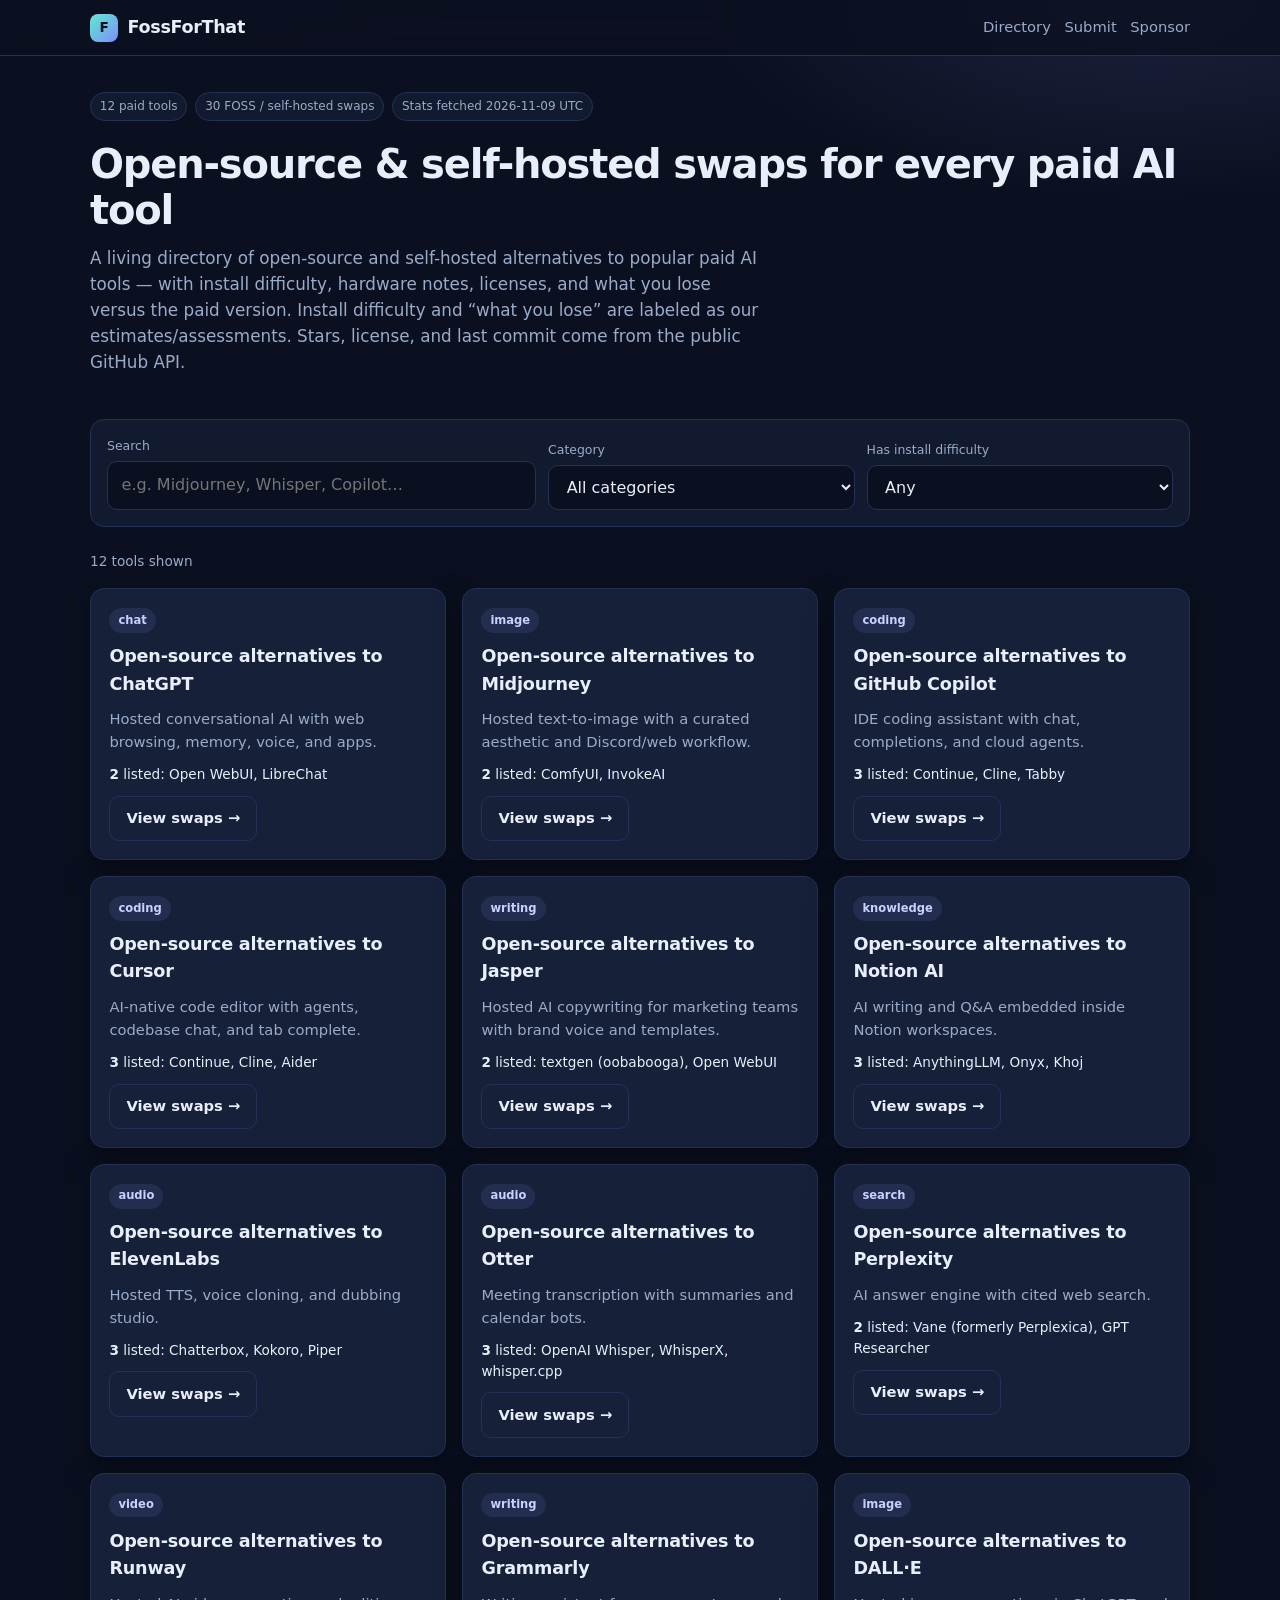
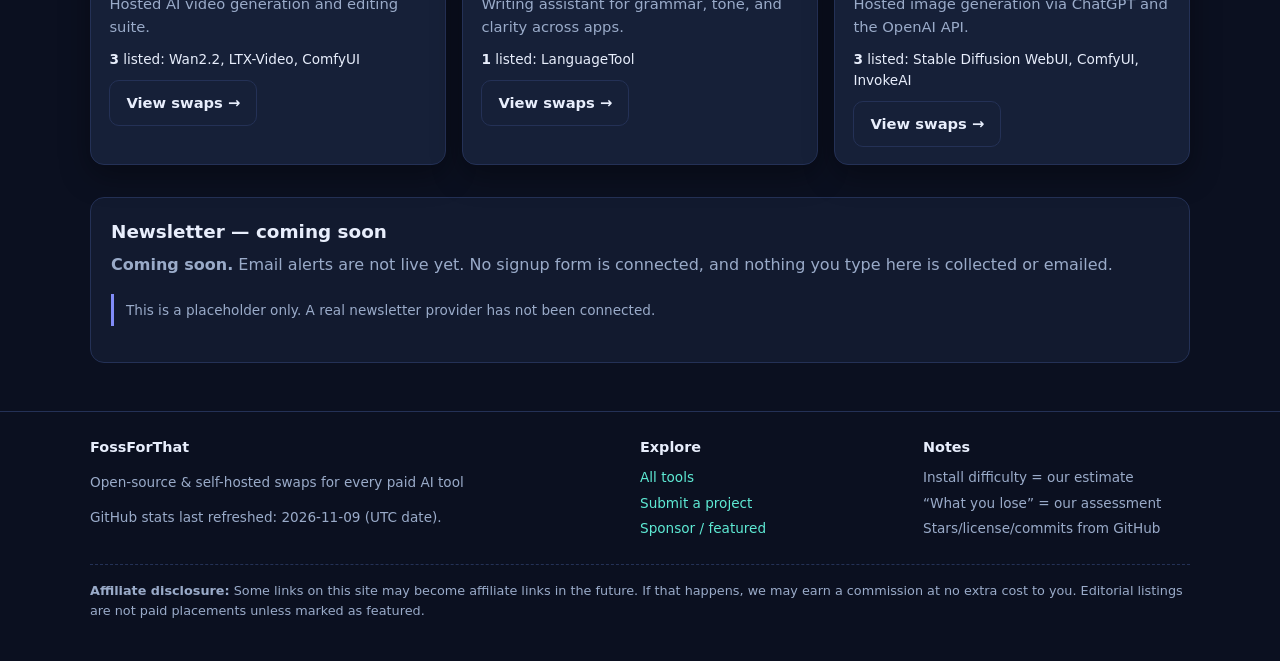
==== index.html @ 251013d6 "Initial FossForThat site for GitHub Pages Static directory of open-source / self-hosted alternatives" ====
<!DOCTYPE html>
<html lang="en">
<head>
<meta charset="utf-8">
<meta name="viewport" content="width=device-width, initial-scale=1">

<title>FossForThat — Open-source &amp; self-hosted swaps for every paid AI tool</title>
<meta name="description" content="A living directory of open-source and self-hosted alternatives to popular paid AI tools — with install difficulty, hardware notes, licenses, and what you lose versus the paid version.">
<link rel="canonical" href="https://quser01.github.io/fossforthat/">
<meta property="og:title" content="FossForThat — Open-source &amp; self-hosted swaps for every paid AI tool">
<meta property="og:description" content="A living directory of open-source and self-hosted alternatives to popular paid AI tools — with install difficulty, hardware notes, licenses, and what you lose versus the paid version.">
<meta property="og:type" content="website">
<meta property="og:url" content="https://quser01.github.io/fossforthat/">
<meta property="og:site_name" content="FossForThat">
<meta name="twitter:card" content="summary">
<meta name="twitter:title" content="FossForThat — Open-source &amp; self-hosted swaps for every paid AI tool">
<meta name="twitter:description" content="A living directory of open-source and self-hosted alternatives to popular paid AI tools — with install difficulty, hardware notes, licenses, and what you lose versus the paid version.">
<link rel="stylesheet" href="css/styles.css">

</head>
<body>
<a class="skip" href="#main">Skip to content</a>
<header class="site-header">
  <div class="container header-inner">
    <a class="logo" href="index.html"><span class="logo-mark">F</span> FossForThat</a>
    <nav class="nav" aria-label="Primary">
      <a href="index.html" aria-current="page">Directory</a>
      <a href="submit.html">Submit</a>
      <a href="sponsor.html">Sponsor</a>
    </nav>
  </div>
</header>

<main id="main" class="container">
  <section class="hero">
    <div class="badge-row">
      <span class="badge">12 paid tools</span>
      <span class="badge">30 FOSS / self-hosted swaps</span>
      <span class="badge">Stats fetched 2026-11-09 UTC</span>
    </div>
    <h1>Open-source &amp; self-hosted swaps for every paid AI tool</h1>
    <p class="lead">A living directory of open-source and self-hosted alternatives to popular paid AI tools — with install difficulty, hardware notes, licenses, and what you lose versus the paid version. Install difficulty and “what you lose” are labeled as our estimates/assessments. Stars, license, and last commit come from the public GitHub API.</p>
  </section>

  <section class="controls" aria-label="Filter directory">
    <div>
      <label for="search">Search</label>
      <input id="search" type="search" placeholder="e.g. Midjourney, Whisper, Copilot…" autocomplete="off">
    </div>
    <div>
      <label for="category">Category</label>
      <select id="category">
        <option value="">All categories</option>
        <option value="audio">audio</option><option value="chat">chat</option><option value="coding">coding</option><option value="image">image</option><option value="knowledge">knowledge</option><option value="search">search</option><option value="video">video</option><option value="writing">writing</option>
      </select>
    </div>
    <div>
      <label for="difficulty">Has install difficulty</label>
      <select id="difficulty">
        <option value="">Any</option>
        <option value="easy">easy</option>
        <option value="medium">medium</option>
        <option value="hard">hard</option>
      </select>
    </div>
  </section>
  <p class="meta-line"><span id="result-count">12 tools</span> shown</p>

  <section class="grid" id="tool-grid" aria-label="Paid tools">
    
<article class="card" data-tool-card
  data-category="chat"
  data-difficulties="easy,medium"
  data-search="ChatGPT OpenAI Hosted conversational AI with web browsing, memory, voice, and apps. Open WebUI, LibreChat chat open-webui/open-webui LibreChat-AI/LibreChat">
  <div><span class="pill cat">chat</span></div>
  <h2><a href="tools/chatgpt.html">Open-source alternatives to ChatGPT</a></h2>
  <p>Hosted conversational AI with web browsing, memory, voice, and apps.</p>
  <p class="alts"><strong>2</strong> listed: Open WebUI, LibreChat</p>
  <p><a class="btn secondary" href="tools/chatgpt.html">View swaps →</a></p>
</article>
<article class="card" data-tool-card
  data-category="image"
  data-difficulties="hard,medium"
  data-search="Midjourney Midjourney Hosted text-to-image with a curated aesthetic and Discord/web workflow. ComfyUI, InvokeAI image Comfy-Org/ComfyUI invoke-ai/InvokeAI">
  <div><span class="pill cat">image</span></div>
  <h2><a href="tools/midjourney.html">Open-source alternatives to Midjourney</a></h2>
  <p>Hosted text-to-image with a curated aesthetic and Discord/web workflow.</p>
  <p class="alts"><strong>2</strong> listed: ComfyUI, InvokeAI</p>
  <p><a class="btn secondary" href="tools/midjourney.html">View swaps →</a></p>
</article>
<article class="card" data-tool-card
  data-category="coding"
  data-difficulties="easy,medium"
  data-search="GitHub Copilot GitHub / Microsoft IDE coding assistant with chat, completions, and cloud agents. Continue, Cline, Tabby coding continuedev/continue cline/cline TabbyML/tabby">
  <div><span class="pill cat">coding</span></div>
  <h2><a href="tools/github-copilot.html">Open-source alternatives to GitHub Copilot</a></h2>
  <p>IDE coding assistant with chat, completions, and cloud agents.</p>
  <p class="alts"><strong>3</strong> listed: Continue, Cline, Tabby</p>
  <p><a class="btn secondary" href="tools/github-copilot.html">View swaps →</a></p>
</article>
<article class="card" data-tool-card
  data-category="coding"
  data-difficulties="easy,medium"
  data-search="Cursor Anysphere AI-native code editor with agents, codebase chat, and tab complete. Continue, Cline, Aider coding continuedev/continue cline/cline Aider-AI/aider">
  <div><span class="pill cat">coding</span></div>
  <h2><a href="tools/cursor.html">Open-source alternatives to Cursor</a></h2>
  <p>AI-native code editor with agents, codebase chat, and tab complete.</p>
  <p class="alts"><strong>3</strong> listed: Continue, Cline, Aider</p>
  <p><a class="btn secondary" href="tools/cursor.html">View swaps →</a></p>
</article>
<article class="card" data-tool-card
  data-category="writing"
  data-difficulties="easy,medium"
  data-search="Jasper Jasper Hosted AI copywriting for marketing teams with brand voice and templates. textgen (oobabooga), Open WebUI writing oobabooga/textgen open-webui/open-webui">
  <div><span class="pill cat">writing</span></div>
  <h2><a href="tools/jasper.html">Open-source alternatives to Jasper</a></h2>
  <p>Hosted AI copywriting for marketing teams with brand voice and templates.</p>
  <p class="alts"><strong>2</strong> listed: textgen (oobabooga), Open WebUI</p>
  <p><a class="btn secondary" href="tools/jasper.html">View swaps →</a></p>
</article>
<article class="card" data-tool-card
  data-category="knowledge"
  data-difficulties="easy,hard,medium"
  data-search="Notion AI Notion AI writing and Q&amp;A embedded inside Notion workspaces. AnythingLLM, Onyx, Khoj knowledge Mintplex-Labs/anything-llm onyx-dot-app/onyx khoj-ai/khoj">
  <div><span class="pill cat">knowledge</span></div>
  <h2><a href="tools/notion-ai.html">Open-source alternatives to Notion AI</a></h2>
  <p>AI writing and Q&amp;A embedded inside Notion workspaces.</p>
  <p class="alts"><strong>3</strong> listed: AnythingLLM, Onyx, Khoj</p>
  <p><a class="btn secondary" href="tools/notion-ai.html">View swaps →</a></p>
</article>
<article class="card" data-tool-card
  data-category="audio"
  data-difficulties="easy,medium"
  data-search="ElevenLabs ElevenLabs Hosted TTS, voice cloning, and dubbing studio. Chatterbox, Kokoro, Piper audio resemble-ai/chatterbox hexgrad/kokoro rhasspy/piper">
  <div><span class="pill cat">audio</span></div>
  <h2><a href="tools/elevenlabs.html">Open-source alternatives to ElevenLabs</a></h2>
  <p>Hosted TTS, voice cloning, and dubbing studio.</p>
  <p class="alts"><strong>3</strong> listed: Chatterbox, Kokoro, Piper</p>
  <p><a class="btn secondary" href="tools/elevenlabs.html">View swaps →</a></p>
</article>
<article class="card" data-tool-card
  data-category="audio"
  data-difficulties="medium"
  data-search="Otter Otter.ai Meeting transcription with summaries and calendar bots. OpenAI Whisper, WhisperX, whisper.cpp audio openai/whisper m-bain/whisperX ggml-org/whisper.cpp">
  <div><span class="pill cat">audio</span></div>
  <h2><a href="tools/otter.html">Open-source alternatives to Otter</a></h2>
  <p>Meeting transcription with summaries and calendar bots.</p>
  <p class="alts"><strong>3</strong> listed: OpenAI Whisper, WhisperX, whisper.cpp</p>
  <p><a class="btn secondary" href="tools/otter.html">View swaps →</a></p>
</article>
<article class="card" data-tool-card
  data-category="search"
  data-difficulties="medium"
  data-search="Perplexity Perplexity AI answer engine with cited web search. Vane (formerly Perplexica), GPT Researcher search ItzCrazyKns/Vane assafelovic/gpt-researcher">
  <div><span class="pill cat">search</span></div>
  <h2><a href="tools/perplexity.html">Open-source alternatives to Perplexity</a></h2>
  <p>AI answer engine with cited web search.</p>
  <p class="alts"><strong>2</strong> listed: Vane (formerly Perplexica), GPT Researcher</p>
  <p><a class="btn secondary" href="tools/perplexity.html">View swaps →</a></p>
</article>
<article class="card" data-tool-card
  data-category="video"
  data-difficulties="hard"
  data-search="Runway Runway Hosted AI video generation and editing suite. Wan2.2, LTX-Video, ComfyUI video Wan-Video/Wan2.2 Lightricks/LTX-Video Comfy-Org/ComfyUI">
  <div><span class="pill cat">video</span></div>
  <h2><a href="tools/runway.html">Open-source alternatives to Runway</a></h2>
  <p>Hosted AI video generation and editing suite.</p>
  <p class="alts"><strong>3</strong> listed: Wan2.2, LTX-Video, ComfyUI</p>
  <p><a class="btn secondary" href="tools/runway.html">View swaps →</a></p>
</article>
<article class="card" data-tool-card
  data-category="writing"
  data-difficulties="medium"
  data-search="Grammarly Grammarly Writing assistant for grammar, tone, and clarity across apps. LanguageTool writing languagetool-org/languagetool">
  <div><span class="pill cat">writing</span></div>
  <h2><a href="tools/grammarly.html">Open-source alternatives to Grammarly</a></h2>
  <p>Writing assistant for grammar, tone, and clarity across apps.</p>
  <p class="alts"><strong>1</strong> listed: LanguageTool</p>
  <p><a class="btn secondary" href="tools/grammarly.html">View swaps →</a></p>
</article>
<article class="card" data-tool-card
  data-category="image"
  data-difficulties="hard,medium"
  data-search="DALL·E OpenAI Hosted image generation via ChatGPT and the OpenAI API. Stable Diffusion WebUI, ComfyUI, InvokeAI image AUTOMATIC1111/stable-diffusion-webui Comfy-Org/ComfyUI invoke-ai/InvokeAI">
  <div><span class="pill cat">image</span></div>
  <h2><a href="tools/dall-e.html">Open-source alternatives to DALL·E</a></h2>
  <p>Hosted image generation via ChatGPT and the OpenAI API.</p>
  <p class="alts"><strong>3</strong> listed: Stable Diffusion WebUI, ComfyUI, InvokeAI</p>
  <p><a class="btn secondary" href="tools/dall-e.html">View swaps →</a></p>
</article>
  </section>
  <p id="empty-state" class="empty" hidden>No tools match those filters.</p>

  
<section class="panel" id="newsletter" aria-labelledby="newsletter-heading">
  <h2 id="newsletter-heading">Newsletter — coming soon</h2>
  <p><strong>Coming soon.</strong> Email alerts are not live yet. No signup form is connected, and nothing you type here is collected or emailed.</p>
  <p class="note" role="status">This is a placeholder only. A real newsletter provider has not been connected.</p>
</section>

</main>

<footer class="site-footer">
  <div class="container footer-grid">
    <div>
      <h3>FossForThat</h3>
      <p>Open-source &amp; self-hosted swaps for every paid AI tool</p>
      <p>GitHub stats last refreshed: <time datetime="2026-11-09T20:12:19Z">2026-11-09</time> (UTC date).</p>
    </div>
    <div>
      <h3>Explore</h3>
      <ul>
        <li><a href="index.html">All tools</a></li>
        <li><a href="submit.html">Submit a project</a></li>
        <li><a href="sponsor.html">Sponsor / featured</a></li>
      </ul>
    </div>
    <div>
      <h3>Notes</h3>
      <ul>
        <li>Install difficulty = our estimate</li>
        <li>“What you lose” = our assessment</li>
        <li>Stars/license/commits from GitHub</li>
      </ul>
    </div>
  </div>
  <div class="container disclosure">
    <strong>Affiliate disclosure:</strong> Some links on this site may become affiliate links in the future.
    If that happens, we may earn a commission at no extra cost to you. Editorial listings are not paid placements unless marked as featured.
  </div>
</footer>

<script src="js/app.js"></script>
</body>
</html>
---- css/styles.css ----
/* FossForThat — mobile-first */
:root {
  --bg: #0b1020;
  --bg-elev: #121a2f;
  --bg-card: #162038;
  --border: #243156;
  --text: #e8eefc;
  --muted: #9aabc9;
  --accent: #5eead4;
  --accent-2: #818cf8;
  --warn: #fbbf24;
  --danger: #f87171;
  --easy: #34d399;
  --medium: #fbbf24;
  --hard: #f87171;
  --radius: 14px;
  --shadow: 0 10px 30px rgba(0,0,0,.35);
  --max: 1100px;
  --font: "Inter", "Segoe UI", system-ui, -apple-system, sans-serif;
  --mono: "JetBrains Mono", ui-monospace, SFMono-Regular, Menlo, monospace;
}

*, *::before, *::after { box-sizing: border-box; }
html { scroll-behavior: smooth; }
body {
  margin: 0;
  font-family: var(--font);
  background:
    radial-gradient(1200px 500px at 10% -10%, rgba(94,234,212,.12), transparent 55%),
    radial-gradient(900px 400px at 90% 0%, rgba(129,140,248,.14), transparent 50%),
    var(--bg);
  color: var(--text);
  line-height: 1.55;
  min-height: 100vh;
}

a { color: var(--accent); text-decoration: none; }
a:hover { text-decoration: underline; }
img { max-width: 100%; }

.container { width: min(100% - 2rem, var(--max)); margin-inline: auto; }

.skip {
  position: absolute; left: -9999px;
}
.skip:focus { left: 1rem; top: 1rem; z-index: 100; background: var(--bg-elev); padding: .5rem .75rem; }

/* Header */
.site-header {
  position: sticky; top: 0; z-index: 50;
  backdrop-filter: blur(12px);
  background: rgba(11,16,32,.82);
  border-bottom: 1px solid var(--border);
}
.header-inner {
  display: flex; align-items: center; justify-content: space-between;
  gap: 1rem; padding: .85rem 0; flex-wrap: wrap;
}
.logo {
  display: flex; align-items: center; gap: .6rem;
  color: var(--text); font-weight: 700; letter-spacing: -.02em;
  text-decoration: none; font-size: 1.1rem;
}
.logo:hover { text-decoration: none; color: var(--accent); }
.logo-mark {
  width: 1.75rem; height: 1.75rem; border-radius: 8px;
  background: linear-gradient(135deg, var(--accent), var(--accent-2));
  display: grid; place-items: center; color: #041018; font-size: .85rem; font-weight: 800;
}
.nav { display: flex; gap: .85rem; flex-wrap: wrap; align-items: center; }
.nav a { color: var(--muted); font-size: .92rem; }
.nav a:hover { color: var(--text); }

/* Hero */
.hero { padding: 2.25rem 0 1.5rem; }
.hero h1 {
  font-size: clamp(1.7rem, 4vw, 2.5rem);
  line-height: 1.15; letter-spacing: -.03em; margin: 0 0 .75rem;
}
.hero p.lead { color: var(--muted); margin: 0 0 1.25rem; max-width: 42rem; font-size: 1.05rem; }
.badge-row { display: flex; flex-wrap: wrap; gap: .5rem; margin-bottom: 1.25rem; }
.badge {
  font-size: .75rem; color: var(--muted);
  border: 1px solid var(--border); background: var(--bg-elev);
  padding: .25rem .55rem; border-radius: 999px;
}

/* Controls */
.controls {
  display: grid; gap: .75rem;
  grid-template-columns: 1fr;
  margin: 0 0 1.5rem;
  padding: 1rem;
  background: var(--bg-elev);
  border: 1px solid var(--border);
  border-radius: var(--radius);
}
@media (min-width: 720px) {
  .controls { grid-template-columns: 1.4fr 1fr 1fr; align-items: end; }
}
label { display: block; font-size: .78rem; color: var(--muted); margin-bottom: .35rem; }
input[type="search"], select, input[type="text"], input[type="email"], textarea {
  width: 100%;
  background: var(--bg);
  border: 1px solid var(--border);
  color: var(--text);
  border-radius: 10px;
  padding: .7rem .85rem;
  font: inherit;
}
input:focus, select:focus, textarea:focus {
  outline: 2px solid rgba(94,234,212,.45); border-color: var(--accent);
}
.meta-line { color: var(--muted); font-size: .85rem; margin: 0 0 1rem; }

/* Cards */
.grid {
  display: grid; gap: 1rem;
  grid-template-columns: 1fr;
}
@media (min-width: 640px) { .grid { grid-template-columns: repeat(2, 1fr); } }
@media (min-width: 960px) { .grid { grid-template-columns: repeat(3, 1fr); } }

.card {
  background: var(--bg-card);
  border: 1px solid var(--border);
  border-radius: var(--radius);
  padding: 1.1rem 1.15rem;
  box-shadow: var(--shadow);
  display: flex; flex-direction: column; gap: .65rem;
  transition: border-color .15s, transform .15s;
}
.card:hover { border-color: #3a4f80; transform: translateY(-2px); }
.card h2, .card h3 { margin: 0; font-size: 1.1rem; letter-spacing: -.01em; }
.card h2 a, .card h3 a { color: var(--text); text-decoration: none; }
.card h2 a:hover, .card h3 a:hover { color: var(--accent); }
.card p { margin: 0; color: var(--muted); font-size: .92rem; }
.card .alts { font-size: .85rem; color: var(--text); }
.pill {
  display: inline-block; font-size: .72rem; font-weight: 600;
  padding: .15rem .5rem; border-radius: 999px; text-transform: lowercase;
  border: 1px solid var(--border); color: var(--muted);
}
.pill.cat { background: rgba(129,140,248,.12); color: #c7d2fe; border-color: transparent; }
.pill.diff-easy { background: rgba(52,211,153,.12); color: var(--easy); border-color: transparent; }
.pill.diff-medium { background: rgba(251,191,36,.12); color: var(--medium); border-color: transparent; }
.pill.diff-hard { background: rgba(248,113,113,.12); color: var(--danger); border-color: transparent; }

.btn {
  display: inline-flex; align-items: center; justify-content: center; gap: .4rem;
  background: linear-gradient(135deg, var(--accent), #2dd4bf);
  color: #042f2e; font-weight: 700; border: 0; border-radius: 10px;
  padding: .65rem 1rem; cursor: pointer; text-decoration: none; font-size: .92rem;
}
.btn:hover { filter: brightness(1.05); text-decoration: none; color: #042f2e; }
.btn.secondary {
  background: transparent; color: var(--text);
  border: 1px solid var(--border);
}
.btn.secondary:hover { border-color: var(--accent); color: var(--accent); }

/* Tool page */
.page-hero { padding: 2rem 0 1rem; }
.page-hero h1 { margin: 0 0 .5rem; font-size: clamp(1.5rem, 3.5vw, 2.2rem); letter-spacing: -.02em; }
.breadcrumb { font-size: .85rem; color: var(--muted); margin-bottom: .75rem; }
.breadcrumb a { color: var(--muted); }
.breadcrumb a:hover { color: var(--accent); }

.alt-list { display: grid; gap: 1rem; margin: 1.25rem 0 2rem; }
.alt-card {
  background: var(--bg-card); border: 1px solid var(--border);
  border-radius: var(--radius); padding: 1.2rem; box-shadow: var(--shadow);
}
.alt-head {
  display: flex; flex-wrap: wrap; align-items: baseline; justify-content: space-between;
  gap: .5rem 1rem; margin-bottom: .75rem;
}
.alt-head h2 { margin: 0; font-size: 1.2rem; }
.stats {
  display: grid; gap: .65rem;
  grid-template-columns: 1fr;
  margin: .85rem 0;
}
@media (min-width: 640px) {
  .stats { grid-template-columns: repeat(2, 1fr); }
}
@media (min-width: 900px) {
  .stats { grid-template-columns: repeat(4, 1fr); }
}
.stat {
  background: var(--bg-elev); border: 1px solid var(--border);
  border-radius: 10px; padding: .65rem .75rem;
}
.stat .k { font-size: .72rem; color: var(--muted); text-transform: uppercase; letter-spacing: .04em; }
.stat .v { font-size: .95rem; font-weight: 600; margin-top: .15rem; word-break: break-word; }
.stat .v.mono { font-family: var(--mono); font-size: .85rem; font-weight: 500; }
.note {
  font-size: .85rem; color: var(--muted);
  border-left: 3px solid var(--accent-2);
  padding: .35rem 0 .35rem .75rem; margin: .5rem 0 0;
}
.lose {
  background: rgba(251,191,36,.08);
  border: 1px solid rgba(251,191,36,.25);
  border-radius: 10px; padding: .85rem 1rem; margin-top: .75rem;
}
.lose strong { color: var(--warn); display: block; margin-bottom: .25rem; font-size: .85rem; }

/* Newsletter / forms */
.panel {
  background: var(--bg-elev); border: 1px solid var(--border);
  border-radius: var(--radius); padding: 1.25rem; margin: 2rem 0;
}
.panel h2 { margin: 0 0 .4rem; font-size: 1.15rem; }
.panel p { color: var(--muted); margin: 0 0 1rem; }
.todo {
  display: inline-block; font-size: .7rem; font-weight: 700;
  background: rgba(248,113,113,.15); color: #fecaca;
  border: 1px solid rgba(248,113,113,.35);
  padding: .1rem .45rem; border-radius: 6px; margin-left: .4rem;
  vertical-align: middle;
}
.form-row { display: grid; gap: .75rem; }
@media (min-width: 640px) {
  .form-row.two { grid-template-columns: 1fr auto; align-items: end; }
}
.form-actions { display: flex; gap: .75rem; flex-wrap: wrap; margin-top: .75rem; }

/* Footer */
.site-footer {
  margin-top: 3rem; border-top: 1px solid var(--border);
  padding: 1.5rem 0 2.5rem; color: var(--muted); font-size: .85rem;
}
.footer-grid {
  display: grid; gap: 1rem;
  grid-template-columns: 1fr;
}
@media (min-width: 720px) {
  .footer-grid { grid-template-columns: 2fr 1fr 1fr; }
}
.site-footer h3 { color: var(--text); font-size: .9rem; margin: 0 0 .5rem; }
.site-footer ul { list-style: none; padding: 0; margin: 0; }
.site-footer li { margin: .3rem 0; }
.disclosure {
  margin-top: 1.25rem; padding-top: 1rem;
  border-top: 1px dashed var(--border);
  font-size: .8rem;
}

.empty {
  text-align: center; color: var(--muted); padding: 2rem 1rem;
  border: 1px dashed var(--border); border-radius: var(--radius);
}

.prose { max-width: 42rem; }
.prose h2 { margin-top: 1.75rem; }
.prose ul { color: var(--muted); }
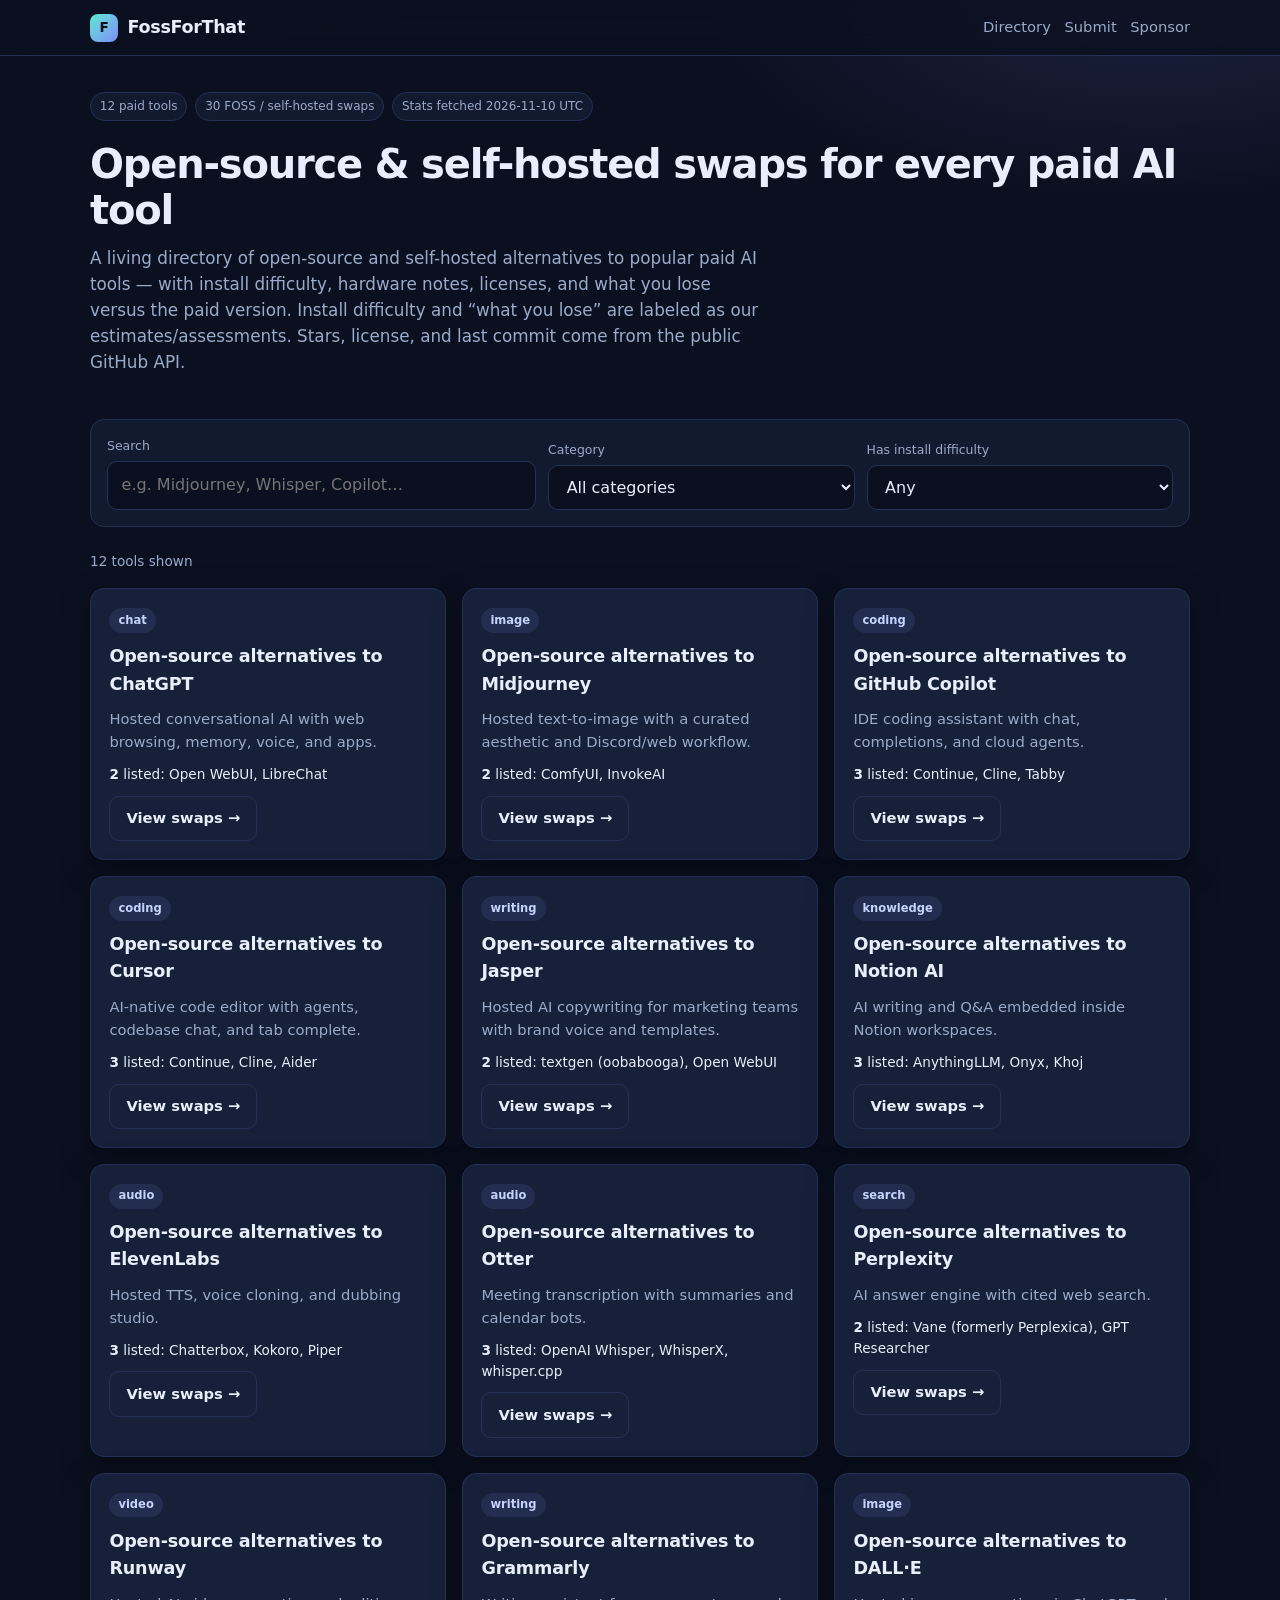
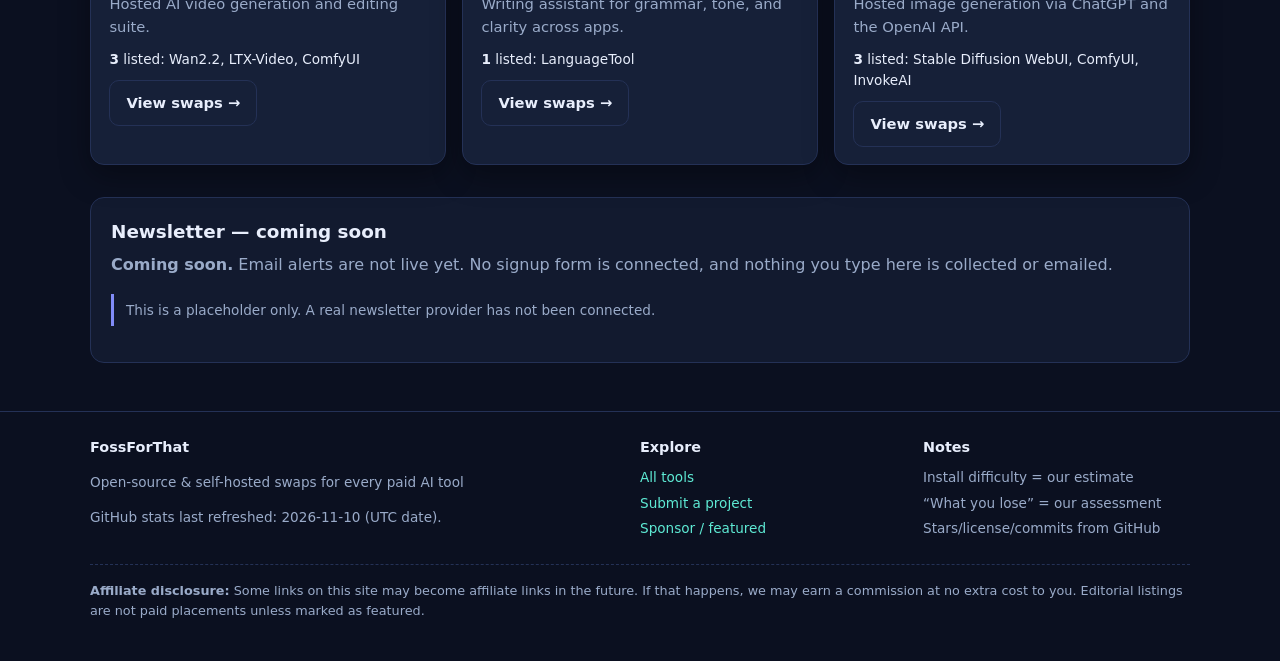
==== commit a2871ab5: "Refresh GitHub stats (2026-11-10)" ====
--- a/index.html
+++ b/index.html
@@ -36,7 +36,7 @@
     <div class="badge-row">
       <span class="badge">12 paid tools</span>
       <span class="badge">30 FOSS / self-hosted swaps</span>
-      <span class="badge">Stats fetched 2026-11-09 UTC</span>
+      <span class="badge">Stats fetched 2026-11-10 UTC</span>
     </div>
     <h1>Open-source &amp; self-hosted swaps for every paid AI tool</h1>
     <p class="lead">A living directory of open-source and self-hosted alternatives to popular paid AI tools — with install difficulty, hardware notes, licenses, and what you lose versus the paid version. Install difficulty and “what you lose” are labeled as our estimates/assessments. Stars, license, and last commit come from the public GitHub API.</p>
@@ -205,7 +205,7 @@
     <div>
       <h3>FossForThat</h3>
       <p>Open-source &amp; self-hosted swaps for every paid AI tool</p>
-      <p>GitHub stats last refreshed: <time datetime="2026-11-09T20:12:19Z">2026-11-09</time> (UTC date).</p>
+      <p>GitHub stats last refreshed: <time datetime="2026-11-10T06:53:48.136Z">2026-11-10</time> (UTC date).</p>
     </div>
     <div>
       <h3>Explore</h3>
